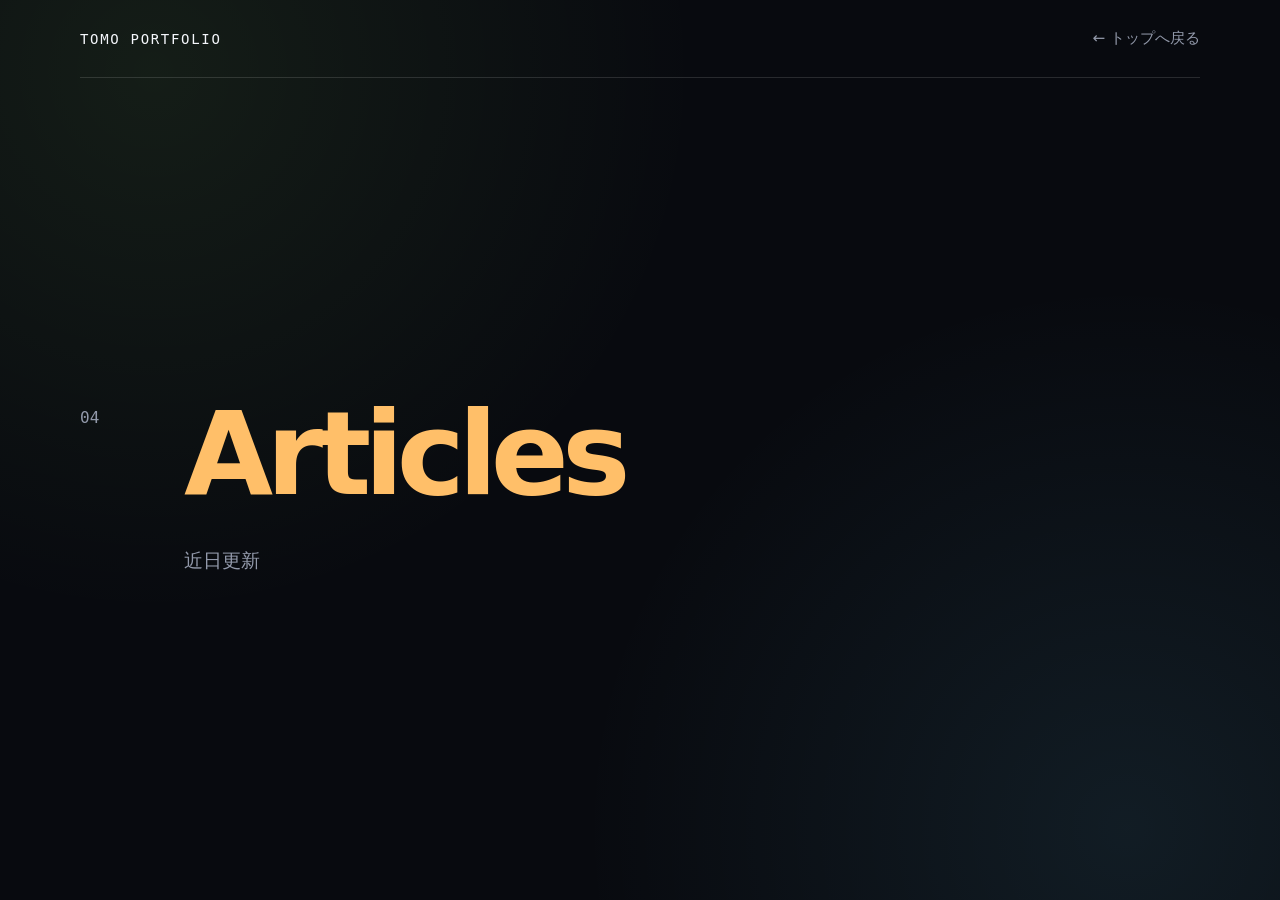
==== articles/index.html @ e8071d0e "いろいろ追加" ====
<!DOCTYPE html>
<html lang="ja">
<head>
    <meta charset="UTF-8">
    <meta name="viewport" content="width=device-width, initial-scale=1.0">
    <meta name="description" content="tomoの記事を紹介します。">
    <title>Articles | tomo Portfolio</title>
    <link rel="stylesheet" href="../style.css?v=20260912-home-categories">
</head>
<body class="subpage subpage--articles">
    <header class="subpage__header">
        <a class="site-name" href="../">TOMO PORTFOLIO</a>
        <a class="back-link" href="../">← トップへ戻る</a>
    </header>
    <main class="subpage__main">
        <p class="subpage__number" aria-hidden="true">04</p>
        <div><h1>Articles</h1><p class="subpage__intro">近日更新</p></div>
    </main>
</body>
</html>
---- style.css ----
:root {
    color-scheme: dark;
    --background: #080a0f;
    --text: #f4f6fb;
    --muted: #9299aa;
    --line: rgba(255, 255, 255, 0.13);
    --games: #a8ff78;
    --competitive: #71d7ff;
    --research: #c5a3ff;
    --articles: #ffbf69;
    --other: #ff8fb3;
}

* {
    box-sizing: border-box;
}

html {
    min-width: 320px;
    background: var(--background);
}

body {
    margin: 0;
    min-height: 100vh;
    background:
        radial-gradient(circle at 12% 8%, rgba(168, 255, 120, 0.08), transparent 34rem),
        radial-gradient(circle at 88% 92%, rgba(113, 215, 255, 0.09), transparent 34rem),
        var(--background);
    color: var(--text);
    font-family: "Yu Gothic", "Hiragino Kaku Gothic ProN", system-ui, sans-serif;
}

a {
    color: inherit;
}

.home {
    width: min(1120px, calc(100% - 48px));
    margin: 0 auto;
    padding: clamp(64px, 10vh, 120px) 0;
}

.home__header {
    display: grid;
    grid-template-columns: minmax(180px, 0.7fr) 2fr;
    align-items: end;
    gap: 32px;
    margin-bottom: clamp(56px, 9vh, 104px);
}

.eyebrow {
    margin: 0 0 0.6rem;
    color: var(--muted);
    font-family: ui-monospace, "Cascadia Code", monospace;
    font-size: 0.875rem;
    letter-spacing: 0.16em;
}

h1 {
    margin: 0;
    font-size: clamp(3rem, 8vw, 7rem);
    font-weight: 700;
    letter-spacing: -0.06em;
    line-height: 0.98;
}

.category-grid {
    display: grid;
    grid-template-columns: minmax(0, 1fr);
    border-top: 1px solid var(--line);
}

.category-card {
    position: relative;
    display: flex;
    min-height: 280px;
    flex-direction: column;
    justify-content: space-between;
    overflow: hidden;
    padding: 28px;
    border-bottom: 1px solid var(--line);
    text-decoration: none;
    transition: background-color 220ms ease, color 220ms ease;
}

.category-card::after {
    position: absolute;
    right: -80px;
    bottom: -100px;
    width: 240px;
    height: 240px;
    border: 1px solid currentColor;
    border-radius: 50%;
    content: "";
    opacity: 0;
    transform: scale(0.7);
    transition: opacity 220ms ease, transform 300ms ease;
}

.category-card--games:hover,
.category-card--games:focus-visible {
    background: var(--games);
    color: #0a1508;
}

.category-card--competitive:hover,
.category-card--competitive:focus-visible {
    background: var(--competitive);
    color: #07131a;
}

.category-card--research:hover,
.category-card--research:focus-visible {
    background: var(--research);
    color: #140d1f;
}

.category-card--articles:hover,
.category-card--articles:focus-visible {
    background: var(--articles);
    color: #1c1005;
}

.category-card--other:hover,
.category-card--other:focus-visible {
    background: var(--other);
    color: #1e0911;
}

.category-card:hover::after,
.category-card:focus-visible::after {
    opacity: 0.35;
    transform: scale(1);
}

.category-card:focus-visible,
.back-link:focus-visible {
    outline: 3px solid var(--text);
    outline-offset: -3px;
}

.category-card__number {
    font-family: ui-monospace, "Cascadia Code", monospace;
    font-size: 0.875rem;
    opacity: 0.65;
}

.category-card__heading {
    position: relative;
    z-index: 1;
    display: grid;
    justify-items: start;
    gap: 10px;
}

.category-card__title {
    max-width: 9em;
    font-size: clamp(2rem, 4vw, 3.5rem);
    font-weight: 700;
    letter-spacing: -0.04em;
    line-height: 1.15;
}

.category-card__translation {
    font-family: ui-monospace, "Cascadia Code", monospace;
    font-size: 0.875rem;
    font-weight: 600;
    letter-spacing: 0.1em;
    opacity: 0.62;
}

.category-card__link {
    position: relative;
    z-index: 1;
    align-self: flex-end;
    font-size: 1rem;
    font-weight: 700;
}

.subpage {
    display: flex;
    min-height: 100vh;
    flex-direction: column;
}

.subpage__header {
    display: flex;
    width: min(1120px, calc(100% - 48px));
    margin: 0 auto;
    padding: 28px 0;
    justify-content: space-between;
    align-items: center;
    border-bottom: 1px solid var(--line);
}

.site-name {
    font-family: ui-monospace, "Cascadia Code", monospace;
    font-size: 0.875rem;
    letter-spacing: 0.12em;
    text-decoration: none;
}

.back-link {
    color: var(--muted);
    font-size: 0.95rem;
    text-decoration: none;
}

.back-link:hover {
    color: var(--text);
}

.subpage__main {
    display: grid;
    width: min(1120px, calc(100% - 48px));
    flex: 1;
    grid-template-columns: 72px 1fr;
    align-content: center;
    gap: 32px;
    margin: 0 auto;
    padding: 72px 0;
}

.subpage__number {
    margin: 0.6rem 0 0;
    color: var(--muted);
    font-family: ui-monospace, "Cascadia Code", monospace;
}

.subpage h1 {
    font-size: clamp(3rem, 9vw, 8rem);
}

.subpage__intro {
    max-width: 38rem;
    margin: 32px 0 0;
    color: var(--muted);
    font-size: clamp(1rem, 2vw, 1.2rem);
    line-height: 1.9;
}

.subpage--games h1 {
    color: var(--games);
}

.subpage--competitive h1 {
    color: var(--competitive);
}

.subpage--research h1 { color: var(--research); }
.subpage--articles h1 { color: var(--articles); }
.subpage--other h1 { color: var(--other); }

.prepare-page {
    display: flex;
    min-height: 100vh;
    justify-content: center;
    align-items: center;
    font-size: clamp(2rem, 10vw, 4rem);
}

.loading span {
    display: inline-block;
    animation: wave 1.2s ease-in-out infinite;
}

.loading span:nth-child(1) { animation-delay: 0s; }
.loading span:nth-child(2) { animation-delay: 0.1s; }
.loading span:nth-child(3) { animation-delay: 0.2s; }
.loading span:nth-child(4) { animation-delay: 0.3s; }
.loading span:nth-child(5) { animation-delay: 0.4s; }
.loading span:nth-child(6) { animation-delay: 0.5s; }
.loading span:nth-child(7) { animation-delay: 0.6s; }
.loading span:nth-child(8) { animation-delay: 0.7s; }
.loading span:nth-child(9) { animation-delay: 0.8s; }
.loading span:nth-child(10) { animation-delay: 0.9s; }

@keyframes wave {
    0%, 100% { transform: translateY(0) scale(1); }
    50% { transform: translateY(-20px) scale(1.15); }
}

@media (max-width: 720px) {
    .home,
    .subpage__header,
    .subpage__main {
        width: min(100% - 32px, 1120px);
    }

    .home__header {
        grid-template-columns: 1fr;
        gap: 20px;
    }

    .category-card {
        min-height: 230px;
        padding: 24px 8px;
    }

    .subpage__main {
        grid-template-columns: 1fr;
        gap: 12px;
    }
}

@media (prefers-reduced-motion: reduce) {
    *,
    *::before,
    *::after {
        scroll-behavior: auto !important;
        transition-duration: 0.01ms !important;
        animation-duration: 0.01ms !important;
        animation-iteration-count: 1 !important;
    }
}
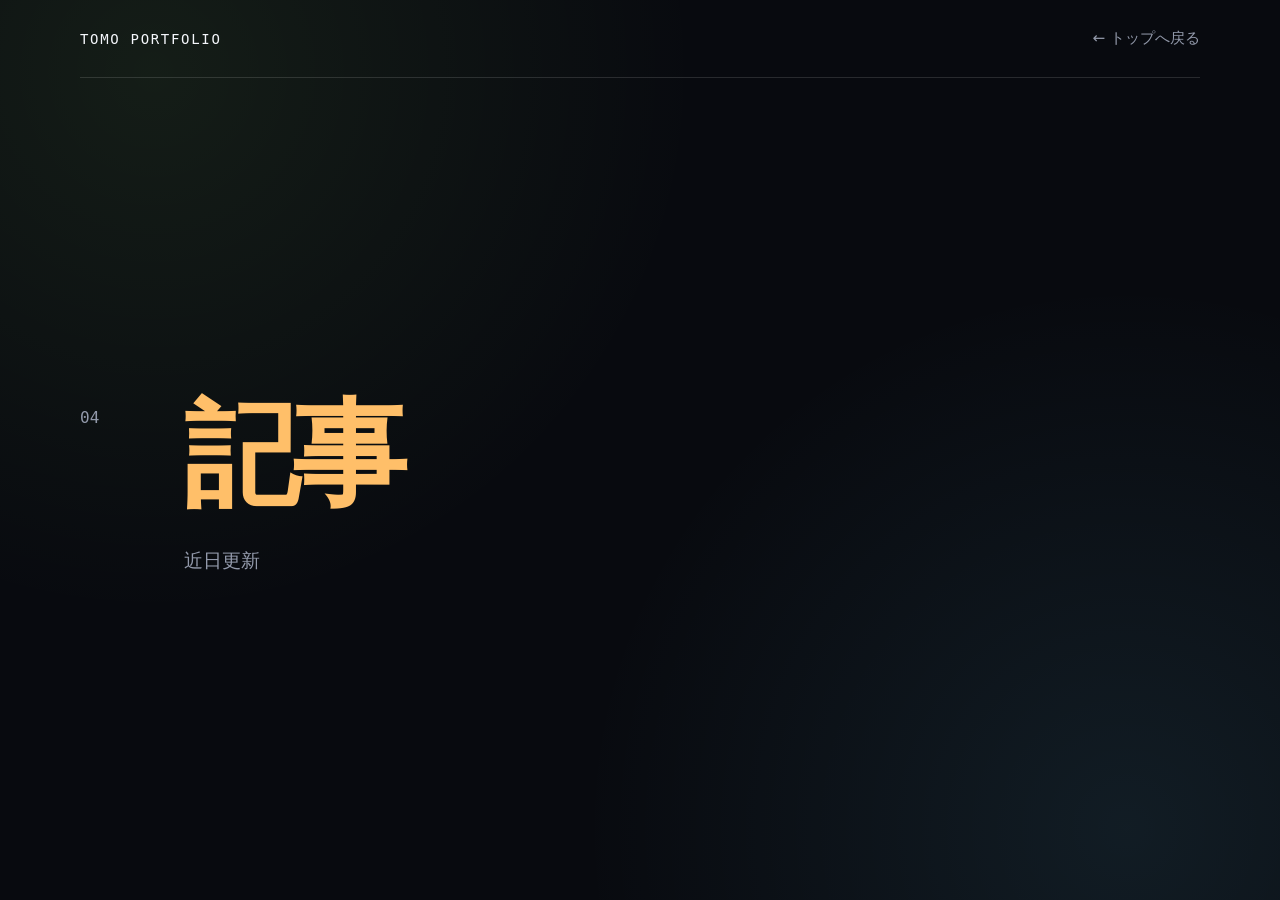
==== commit e1c502dd: "Update portfolio content and game images" ====
--- a/articles/index.html
+++ b/articles/index.html
@@ -3,7 +3,7 @@
 <head>
     <meta charset="UTF-8">
     <meta name="viewport" content="width=device-width, initial-scale=1.0">
-    <meta name="description" content="tomoの記事を紹介します。">
+    <meta name="description" content="記事">
     <title>Articles | tomo Portfolio</title>
     <link rel="stylesheet" href="../style.css?v=20260912-home-categories">
 </head>
@@ -14,7 +14,7 @@
     </header>
     <main class="subpage__main">
         <p class="subpage__number" aria-hidden="true">04</p>
-        <div><h1>Articles</h1><p class="subpage__intro">近日更新</p></div>
+        <div><h1>記事</h1><p class="subpage__intro">近日更新</p></div>
     </main>
 </body>
 </html>
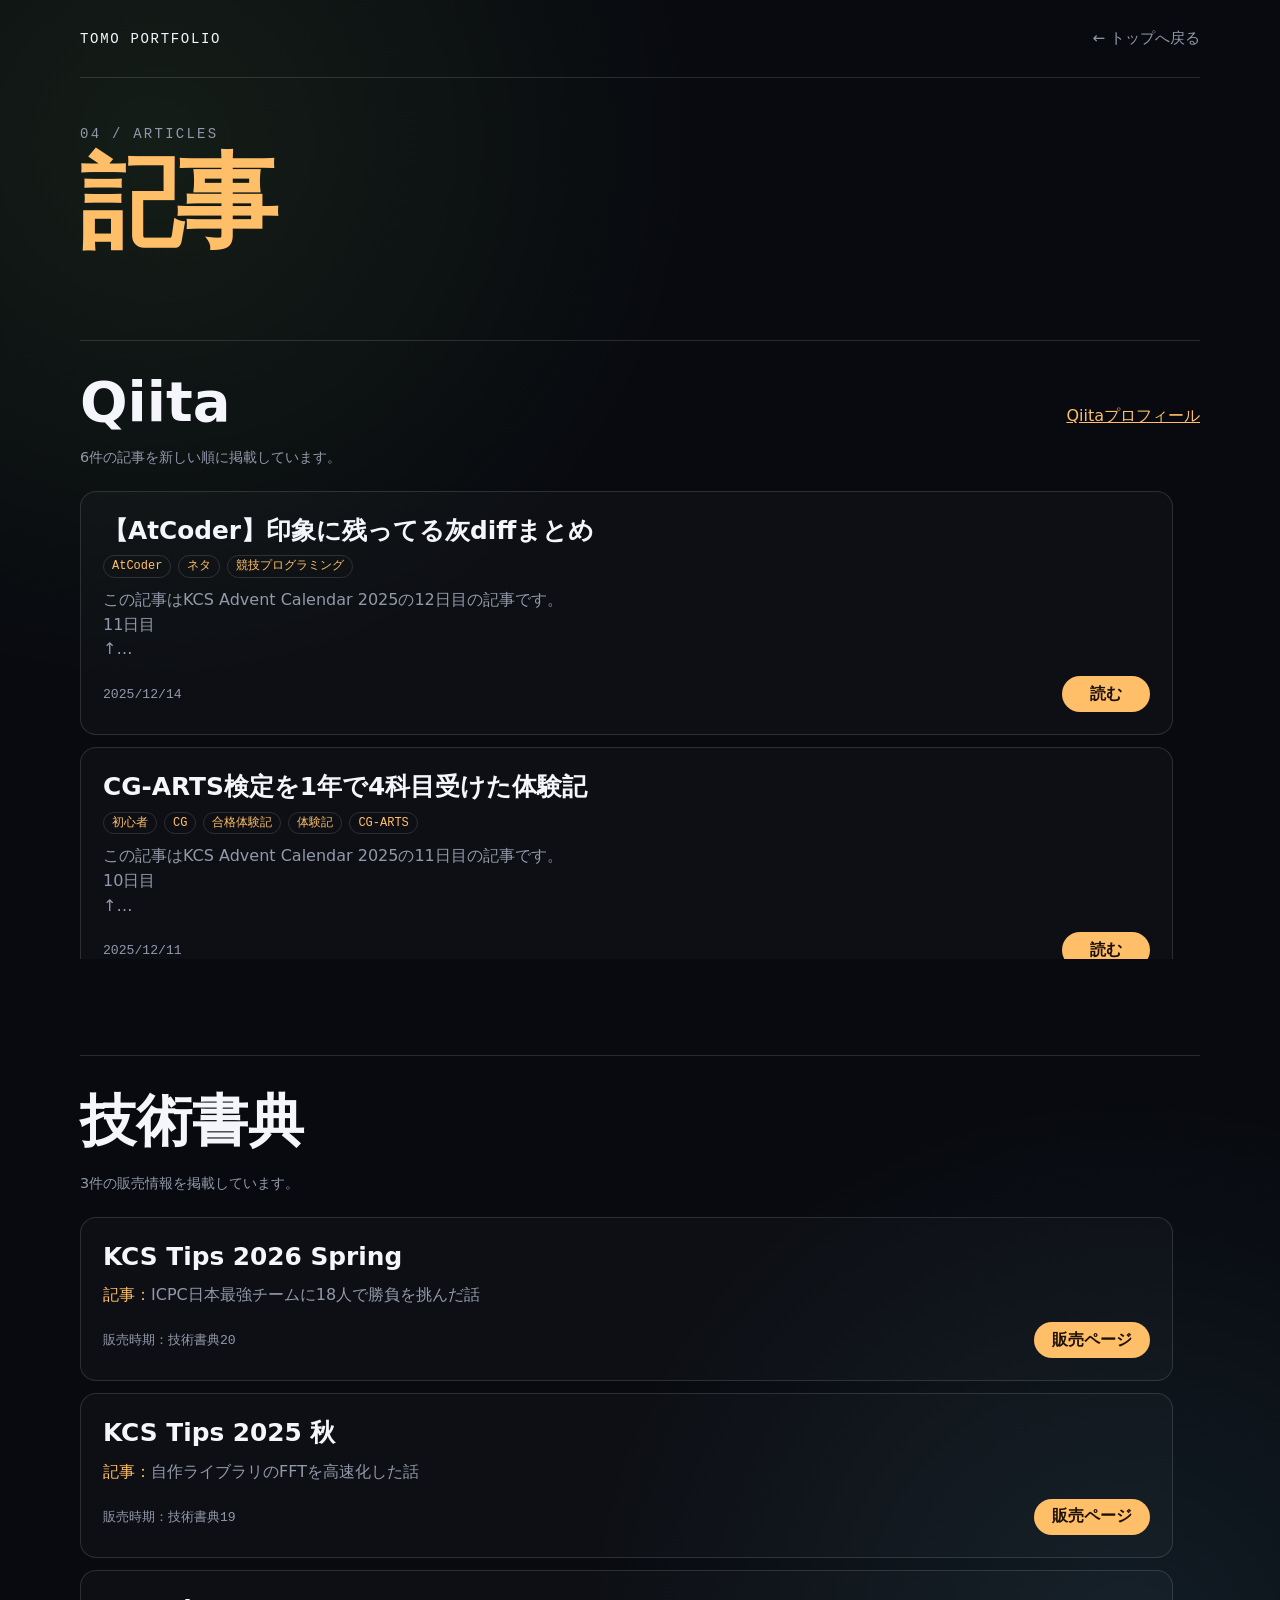
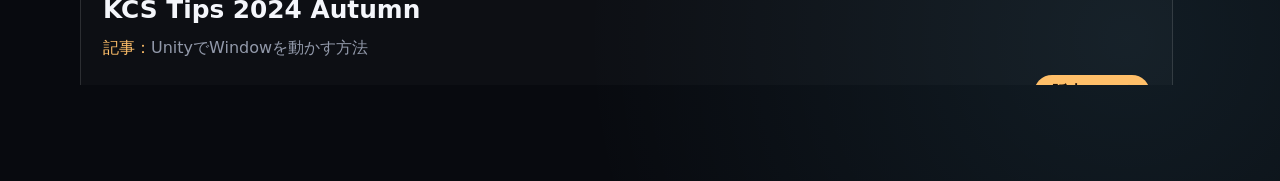
==== commit d78ab1d4: "研究・記事更新" ====
--- a/articles/index.html
+++ b/articles/index.html
@@ -6,15 +6,41 @@
     <meta name="description" content="記事">
     <title>Articles | tomo Portfolio</title>
     <link rel="stylesheet" href="../style.css?v=20260912-home-categories">
+    <link rel="stylesheet" href="articles.css?v=20260928-techbook-cover">
+    <script src="techbook-data.js?v=20260928-techbook" defer></script>
+    <script src="articles.js?v=20260928-techbook-cover" defer></script>
 </head>
 <body class="subpage subpage--articles">
     <header class="subpage__header">
         <a class="site-name" href="../">TOMO PORTFOLIO</a>
         <a class="back-link" href="../">← トップへ戻る</a>
     </header>
-    <main class="subpage__main">
-        <p class="subpage__number" aria-hidden="true">04</p>
-        <div><h1>記事</h1><p class="subpage__intro">近日更新</p></div>
+    <main class="articles-main">
+        <header class="articles-heading">
+            <p class="eyebrow">04 / ARTICLES</p>
+            <h1>記事</h1>
+        </header>
+        <section class="qiita-panel" aria-labelledby="qiita-title">
+            <div class="qiita-header">
+                <h2 id="qiita-title">Qiita</h2>
+                <a href="https://qiita.com/tomo0211goo" target="_blank" rel="noopener noreferrer">Qiitaプロフィール</a>
+            </div>
+            <p class="qiita-status" id="qiita-status" aria-live="polite">記事を読み込んでいます…</p>
+            <div class="qiita-scroll" tabindex="0" aria-label="Qiita記事一覧。上下にスクロールできます">
+                <ol class="qiita-list" id="qiita-list"></ol>
+            </div>
+            <noscript>記事一覧を見るにはJavaScriptを有効にしてください。</noscript>
+        </section>
+        <section class="techbook-panel" aria-labelledby="techbook-title">
+            <div class="qiita-header">
+                <h2 id="techbook-title">技術書典</h2>
+            </div>
+            <p class="qiita-status" id="techbook-status" aria-live="polite">販売情報を読み込んでいます…</p>
+            <div class="qiita-scroll" tabindex="0" aria-label="技術書典の販売情報一覧。上下にスクロールできます">
+                <ol class="qiita-list" id="techbook-list"></ol>
+            </div>
+            <noscript>販売情報を見るにはJavaScriptを有効にしてください。</noscript>
+        </section>
     </main>
 </body>
 </html>
--- a/articles/articles.css
+++ b/articles/articles.css
@@ -0,0 +1,227 @@
+.articles-main {
+    width: min(1120px, calc(100% - 48px));
+    flex: 1;
+    margin: 0 auto;
+    padding: 48px 0 96px;
+}
+
+.articles-heading h1 {
+    color: var(--articles);
+    font-size: clamp(3rem, 8vw, 7rem);
+}
+
+.qiita-panel {
+    margin-top: clamp(48px, 8vw, 88px);
+    padding-top: 28px;
+    border-top: 1px solid var(--line);
+}
+
+.techbook-panel {
+    margin-top: clamp(56px, 9vw, 96px);
+    padding-top: 28px;
+    border-top: 1px solid var(--line);
+}
+
+.qiita-header {
+    display: flex;
+    align-items: baseline;
+    justify-content: space-between;
+    gap: 20px;
+    flex-wrap: wrap;
+}
+
+.qiita-header h2 {
+    margin: 0;
+    font-size: clamp(2rem, 5vw, 3.5rem);
+}
+
+.qiita-header a {
+    color: var(--articles);
+}
+
+.qiita-header a:focus-visible,
+.qiita-read:focus-visible,
+.qiita-scroll:focus-visible {
+    outline: 2px solid var(--text);
+    outline-offset: 4px;
+}
+
+.qiita-status {
+    min-height: 1.6em;
+    margin: 14px 0 20px;
+    color: var(--muted);
+    font-size: 0.9rem;
+}
+
+.qiita-scroll {
+    max-height: min(52vh, 560px);
+    padding-right: 12px;
+    overflow-y: auto;
+    overscroll-behavior: contain;
+    scrollbar-gutter: stable;
+}
+
+.qiita-list {
+    display: grid;
+    gap: 12px;
+    margin: 0;
+    padding: 0;
+    list-style: none;
+}
+
+.qiita-card {
+    display: flex;
+    flex-direction: column;
+    padding: clamp(16px, 2.2vw, 22px);
+    border: 1px solid var(--line);
+    border-radius: 16px;
+    background: rgba(255, 255, 255, 0.025);
+}
+
+.qiita-card h3 {
+    margin: 0;
+    font-size: clamp(1.15rem, 2.4vw, 1.55rem);
+    line-height: 1.35;
+    overflow-wrap: anywhere;
+}
+
+.qiita-excerpt {
+    display: -webkit-box;
+    margin: 10px 0 14px;
+    overflow: hidden;
+    color: var(--muted);
+    line-height: 1.55;
+    white-space: pre-line;
+    -webkit-box-orient: vertical;
+    -webkit-line-clamp: 3;
+}
+
+.techbook-article-title {
+    margin: 10px 0 14px;
+    color: var(--muted);
+    font-size: 1rem;
+    line-height: 1.55;
+}
+
+.techbook-article-title::before {
+    color: var(--articles);
+    content: "記事：";
+}
+
+.techbook-card {
+    display: grid;
+    grid-template-columns: clamp(120px, 20vw, 190px) minmax(0, 1fr);
+    align-items: stretch;
+    gap: clamp(16px, 3vw, 28px);
+}
+
+.techbook-card--no-image {
+    grid-template-columns: minmax(0, 1fr);
+}
+
+.techbook-cover {
+    display: block;
+    width: 100%;
+    height: 100%;
+    min-height: 120px;
+    max-height: 190px;
+    align-self: center;
+    border-radius: 10px;
+    background: rgba(255, 255, 255, 0.05);
+    object-fit: contain;
+}
+
+.techbook-card-content {
+    display: flex;
+    min-width: 0;
+    flex-direction: column;
+}
+
+.qiita-tags {
+    display: flex;
+    flex-wrap: nowrap;
+    gap: 7px;
+    margin: 8px 0 0;
+    padding: 0;
+    overflow-x: auto;
+    list-style: none;
+    scrollbar-width: thin;
+}
+
+.qiita-tags li {
+    flex: 0 0 auto;
+    padding: 3px 8px;
+    border: 1px solid var(--line);
+    border-radius: 999px;
+    color: var(--articles);
+    font-family: ui-monospace, "Cascadia Code", monospace;
+    font-size: 0.75rem;
+    line-height: 1.2;
+}
+
+.qiita-card-footer {
+    display: flex;
+    align-items: center;
+    justify-content: space-between;
+    gap: 20px;
+    margin-top: auto;
+}
+
+.qiita-published {
+    color: var(--muted);
+    font-family: ui-monospace, "Cascadia Code", monospace;
+    font-size: 0.82rem;
+}
+
+.qiita-read {
+    display: inline-flex;
+    min-width: 88px;
+    min-height: 36px;
+    align-items: center;
+    justify-content: center;
+    padding: 7px 18px;
+    border-radius: 999px;
+    background: var(--articles);
+    color: #1c1005;
+    font-weight: 700;
+    text-decoration: none;
+    transition: transform 160ms ease, filter 160ms ease;
+}
+
+.qiita-read:hover {
+    filter: brightness(1.08);
+    transform: translateY(-1px);
+}
+
+@media (max-width: 720px) {
+    .articles-main {
+        width: min(100% - 32px, 1120px);
+        padding-top: 40px;
+    }
+
+    .qiita-scroll {
+        max-height: 50vh;
+        padding-right: 6px;
+    }
+
+    .techbook-card {
+        grid-template-columns: 96px minmax(0, 1fr);
+        gap: 14px;
+    }
+
+    .techbook-card--no-image {
+        grid-template-columns: minmax(0, 1fr);
+    }
+
+    .techbook-cover {
+        min-height: 96px;
+        max-height: 150px;
+    }
+
+}
+
+@media (prefers-reduced-motion: reduce) {
+    .qiita-read {
+        transition: none;
+    }
+}
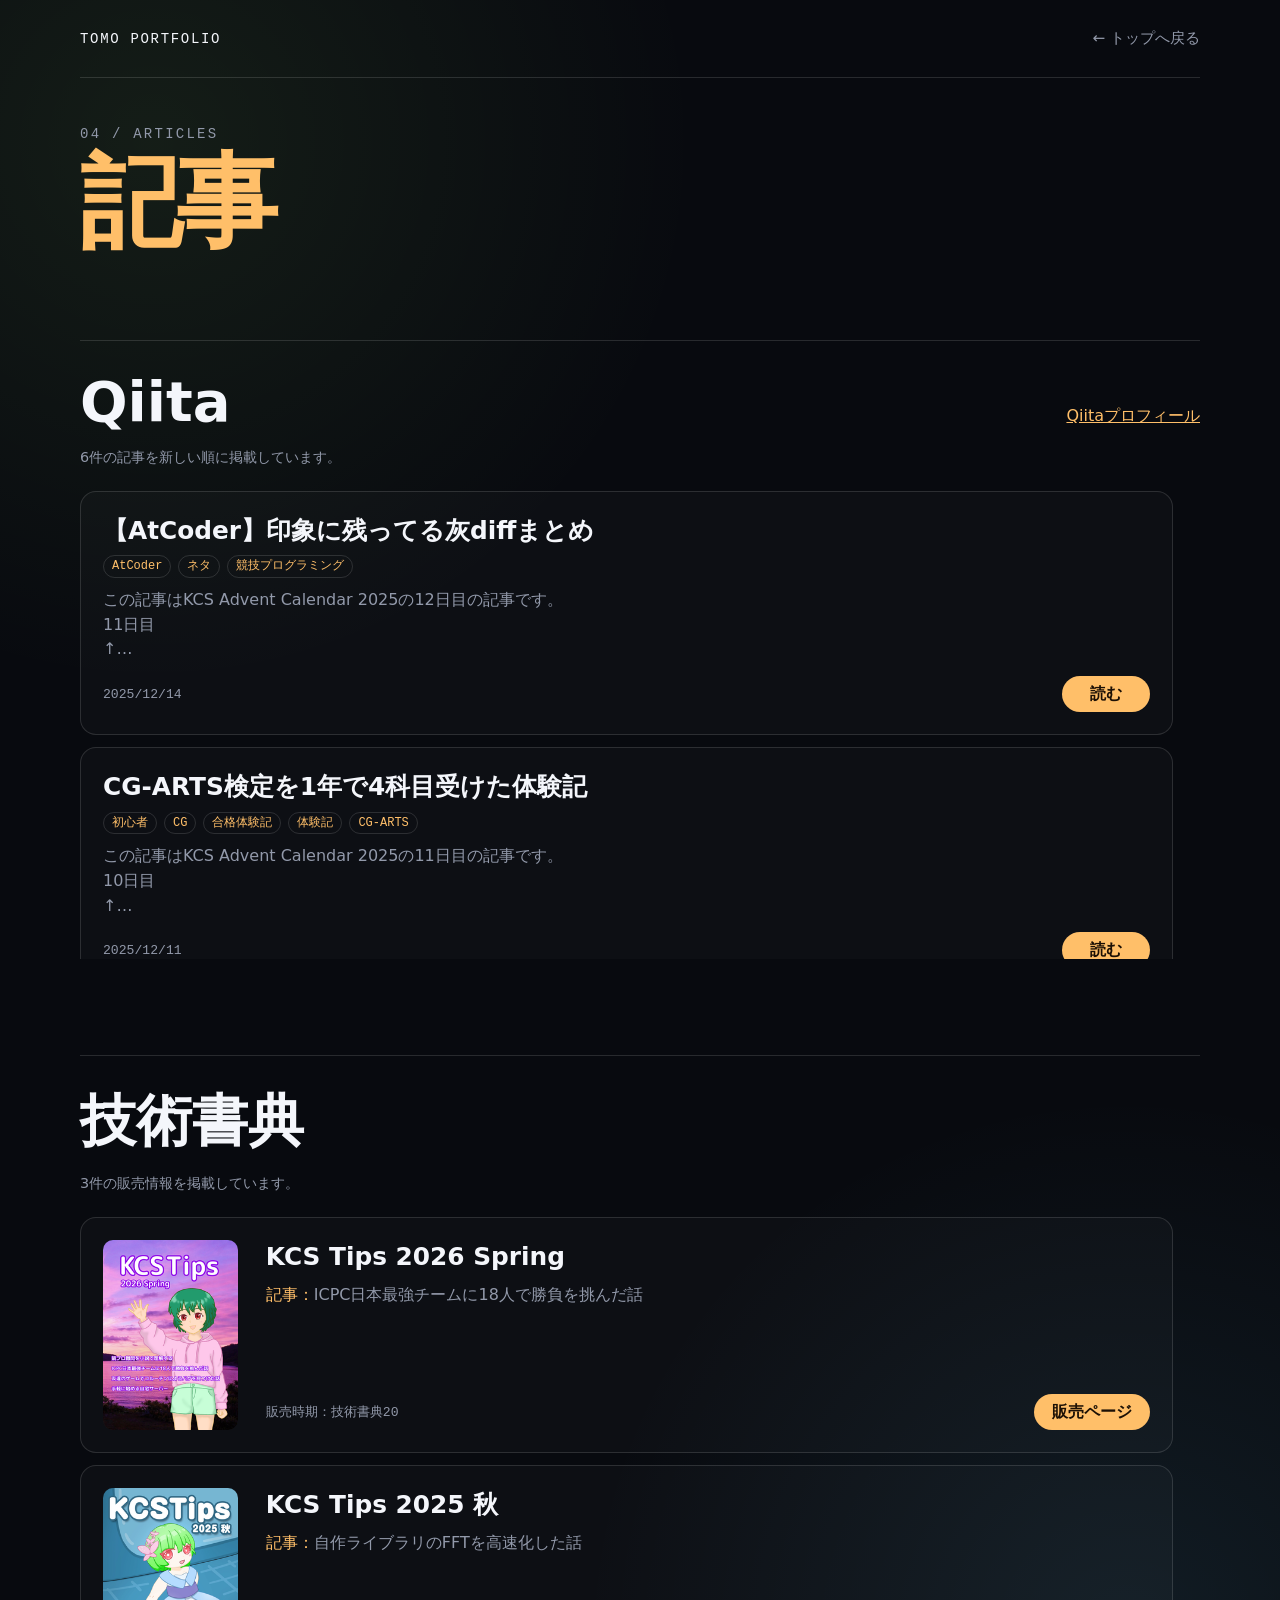
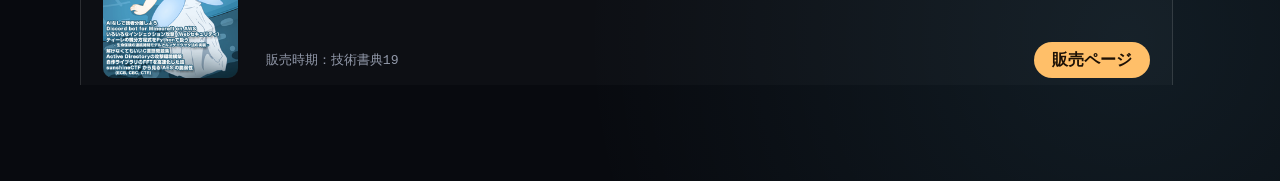
==== commit e34b5d60: "記事ページの画像変更と研究ページに更新履歴追加" ====
--- a/articles/index.html
+++ b/articles/index.html
@@ -6,9 +6,9 @@
     <meta name="description" content="記事">
     <title>Articles | tomo Portfolio</title>
     <link rel="stylesheet" href="../style.css?v=20260912-home-categories">
-    <link rel="stylesheet" href="articles.css?v=20260928-techbook-cover">
-    <script src="techbook-data.js?v=20260928-techbook" defer></script>
-    <script src="articles.js?v=20260928-techbook-cover" defer></script>
+    <link rel="stylesheet" href="articles.css?v=20260929-techbook-image-width">
+    <script src="techbook-data.js?v=20260929-first-gallery-images" defer></script>
+    <script src="articles.js?v=20260929-first-gallery-images" defer></script>
 </head>
 <body class="subpage subpage--articles">
     <header class="subpage__header">
--- a/articles/articles.css
+++ b/articles/articles.css
@@ -110,7 +110,7 @@
 
 .techbook-card {
     display: grid;
-    grid-template-columns: clamp(120px, 20vw, 190px) minmax(0, 1fr);
+    grid-template-columns: max-content minmax(0, 1fr);
     align-items: stretch;
     gap: clamp(16px, 3vw, 28px);
 }
@@ -121,10 +121,9 @@
 
 .techbook-cover {
     display: block;
-    width: 100%;
-    height: 100%;
-    min-height: 120px;
-    max-height: 190px;
+    width: auto;
+    height: clamp(140px, 18vw, 190px);
+    aspect-ratio: 227 / 320;
     align-self: center;
     border-radius: 10px;
     background: rgba(255, 255, 255, 0.05);
@@ -205,7 +204,7 @@
     }
 
     .techbook-card {
-        grid-template-columns: 96px minmax(0, 1fr);
+        grid-template-columns: max-content minmax(0, 1fr);
         gap: 14px;
     }
 
@@ -214,8 +213,8 @@
     }
 
     .techbook-cover {
-        min-height: 96px;
-        max-height: 150px;
+        width: auto;
+        height: 136px;
     }
 
 }
